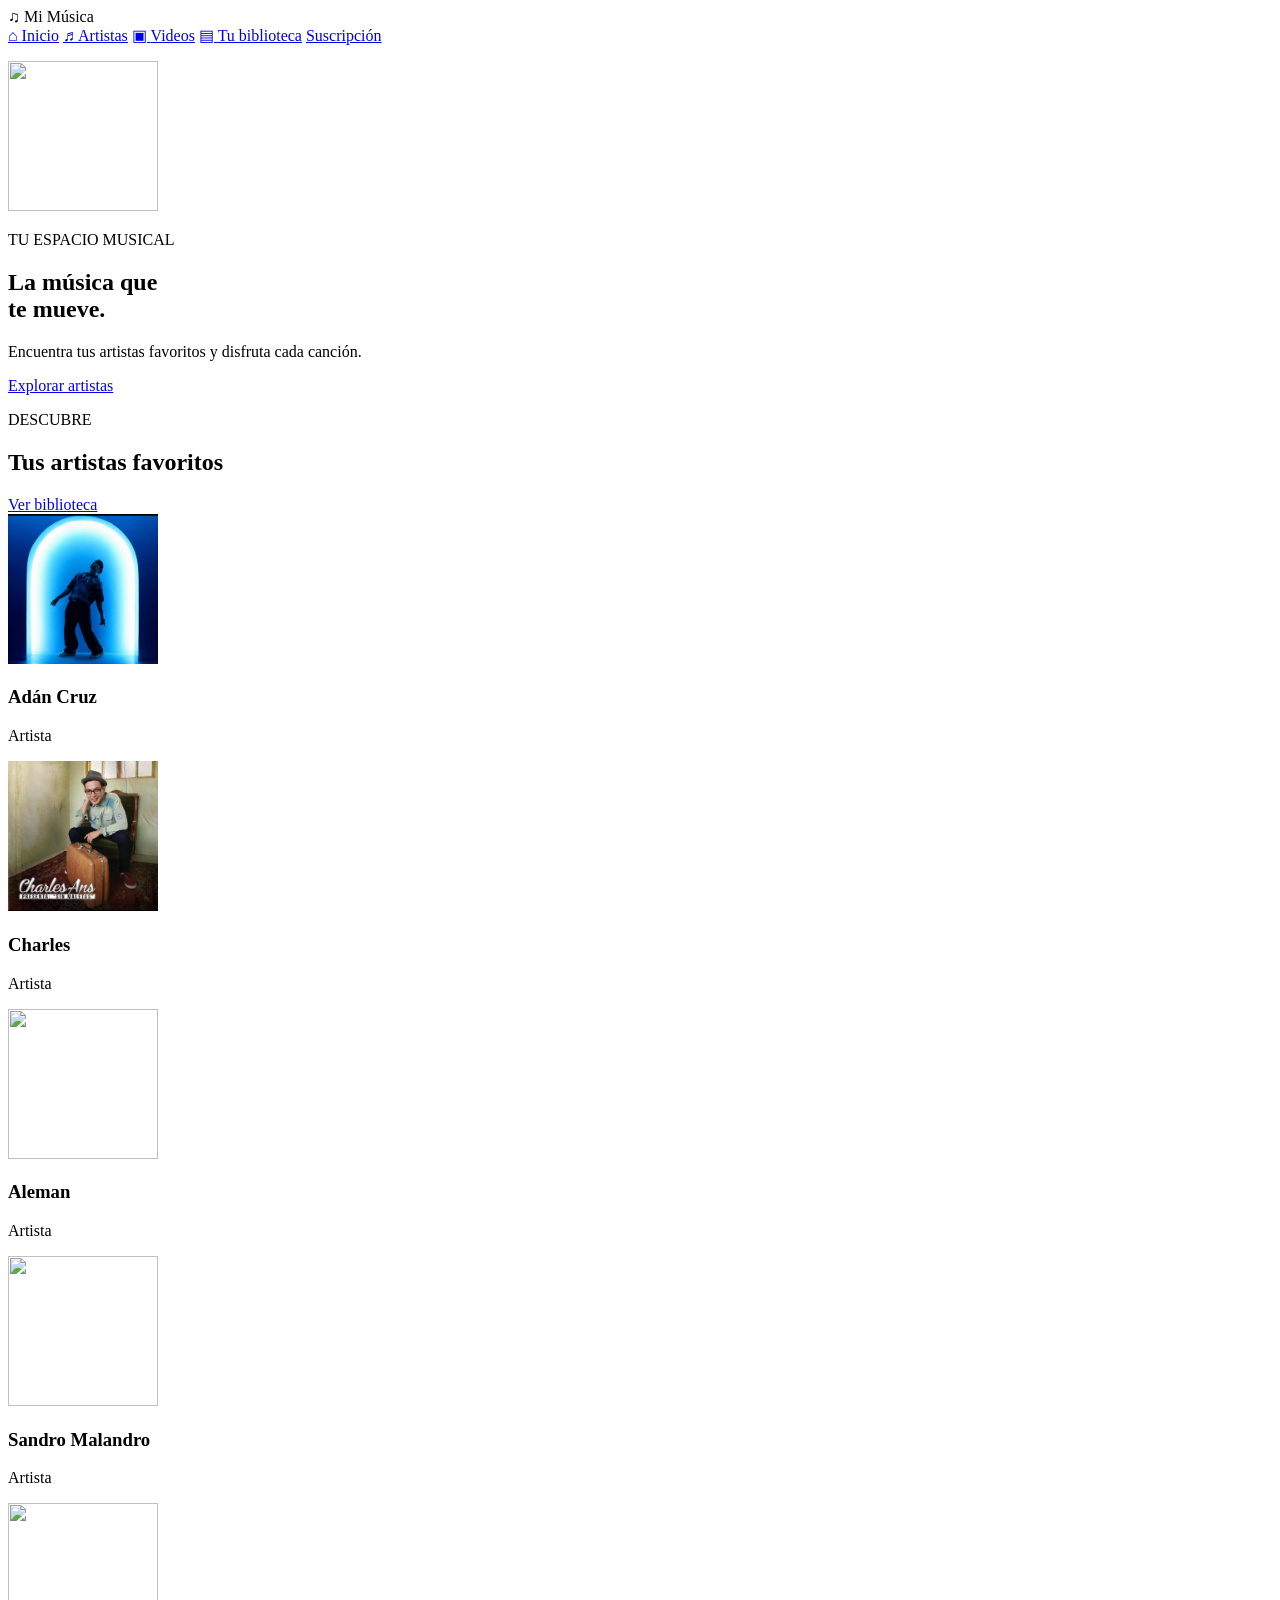
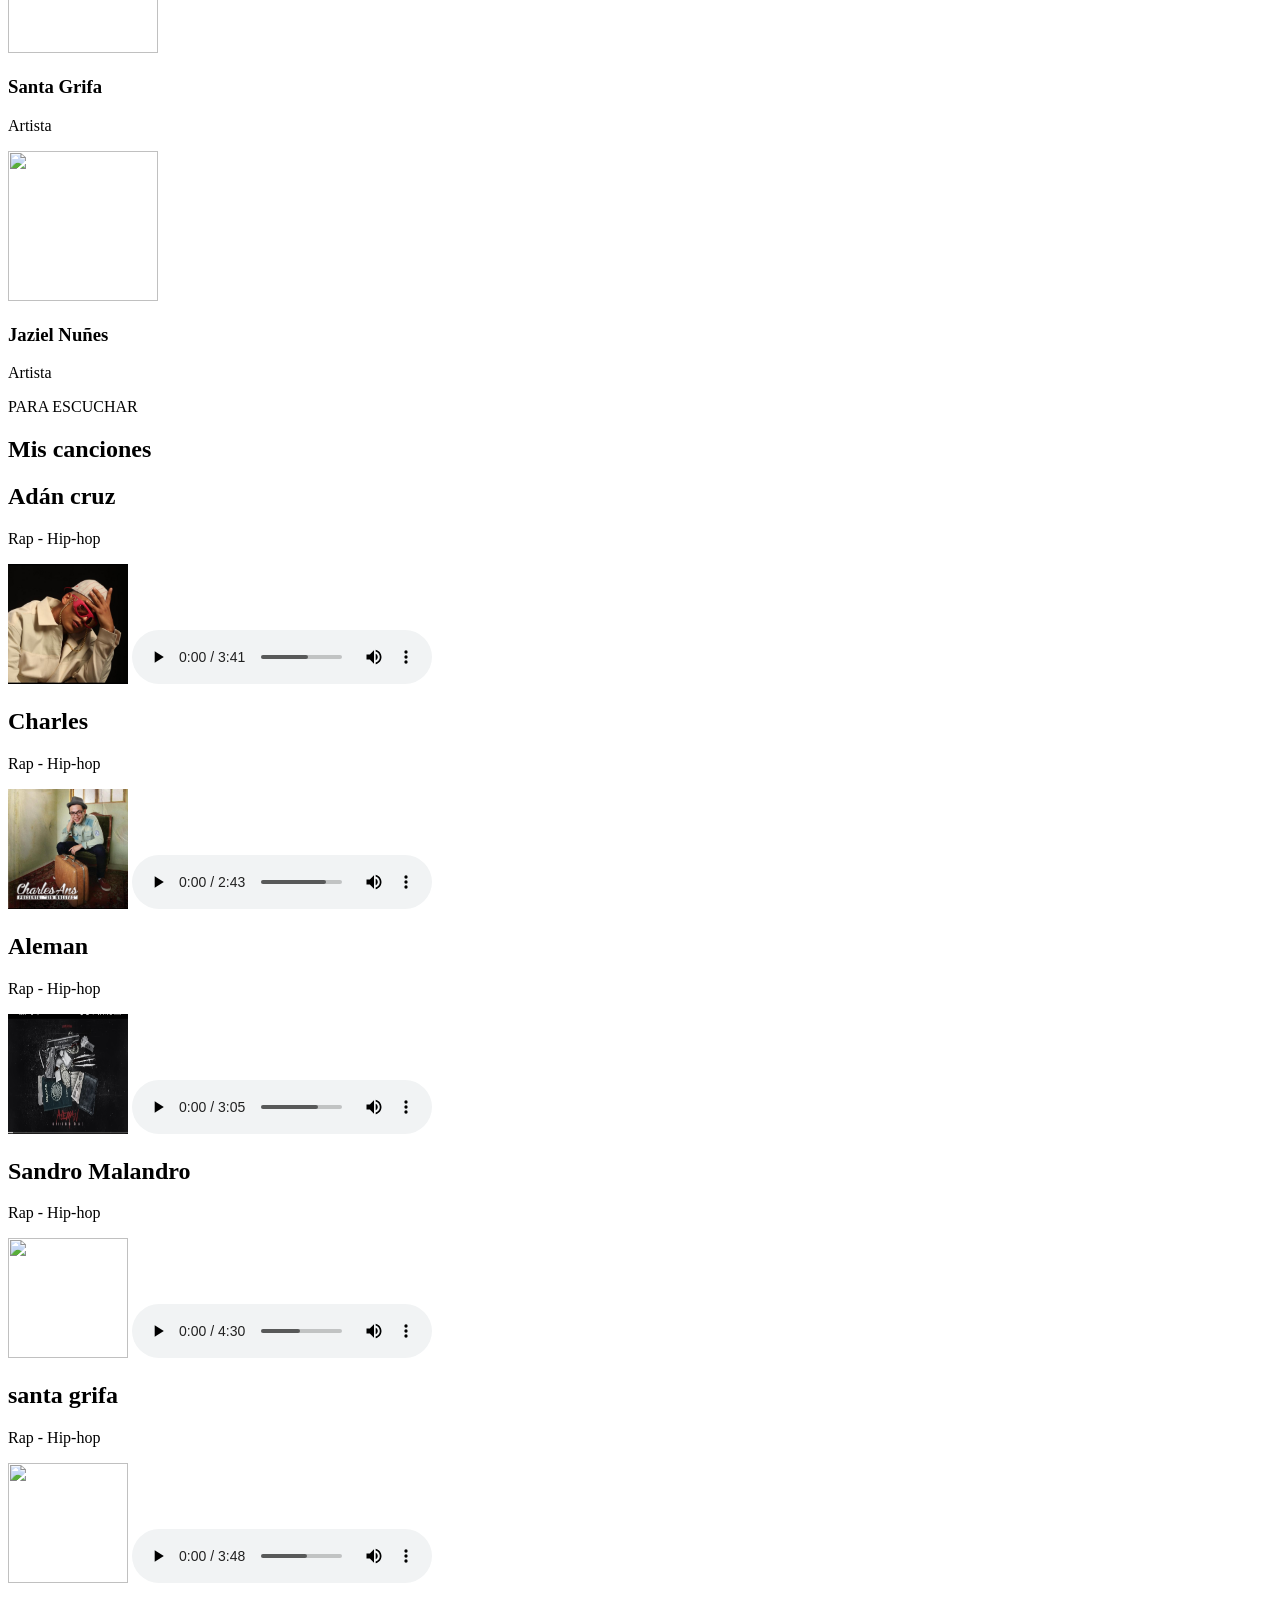
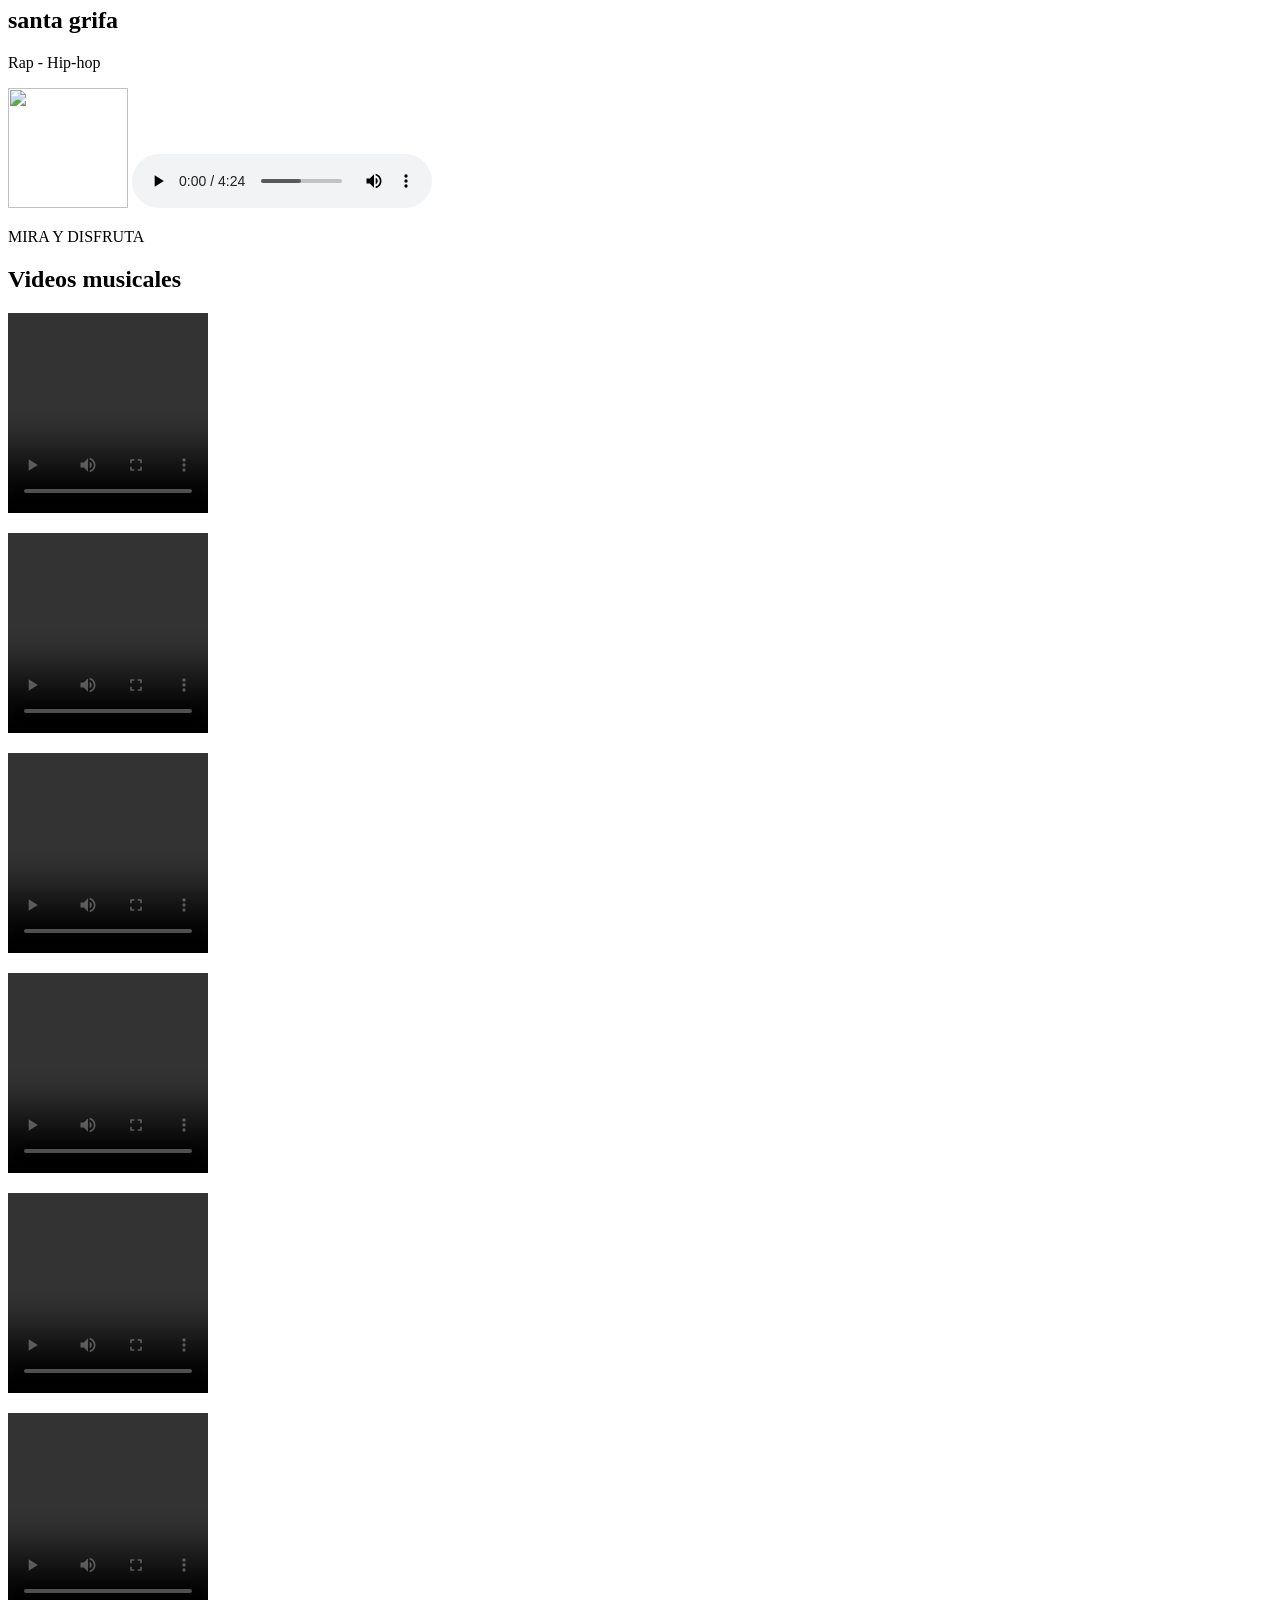
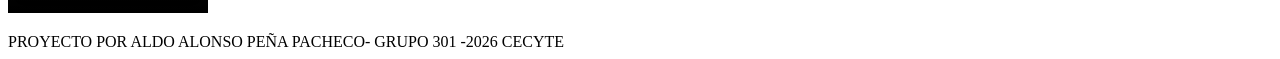
==== artistas.html @ f85f519d "Add files via upload" ====
<!DOCTYPE html>
<html lang="es">
<head>

  <meta charset="UTF-8">
  <meta name="viewport" content="width=device-width, initial-scale=1.0">
  <title>Mi Música | Reproductor</title>
  <link rel="stylesheet" href="styles.css">
</head>
<body>

  <aside class="sidebar" >
    <div class="brand">♫</span> Mi Música</div>
    
      <nav>
      <a class="active" href="#inicio">⌂ <span>Inicio</span></a>
      <a href="#artistas">♬ <span>Artistas</span></a>
      <a href="#videos">▣ <span>Videos</span></a>
      <a href="#biblioteca">▤ <span>Tu biblioteca</span></a>
      <a href="suscripción.html"><span>Suscripción</span></a>
    </nav>
  </aside>

  <main class="main" id="inicio">
    <header class="topbar">
      
  
    </header>

    <section class="welcome">
    <p align="right"><div class="perfil"><img src="logo.jpg" height="150" width="150"></div>

      <p class="eyebrow">TU ESPACIO MUSICAL</p>
      
      <h1>La música que<br><span>te mueve.</span></h1>
      <p>Encuentra tus artistas favoritos y disfruta cada canción.</p>
      <a class="green-btn" href="#artistas">Explorar artistas</a>
    </section>

    
    <section class="section" id="artistas">
      <div class="section-heading"><div><p class="eyebrow">DESCUBRE</p><h2>Tus artistas favoritos</h2></div><a href="#biblioteca">Ver biblioteca</a></div>
      <div class="artist-grid">
        <article> <img src="adan1.jpg" width="150" height="150"><h3>Adán Cruz</h3><p>Artista</p></article>
        <article><img src="charles.jpg" width="150" height="150"><h3>Charles</h3><p>Artista</p></article>
        <article><img src="aleman1.jpg" width="150" height="150"><h3>Aleman</h3><p>Artista</p></article>
       <article> <img src="sandro.jpg" width="150" height="150"><h3>Sandro Malandro</h3><p>Artista</p></article>
        <article><img src="santa.jpg" width="150" height="150"><h3>Santa Grifa</h3><p>Artista</p></article>
       <article> <img src="jaziel.jpg" width="150" height="150"><h3>Jaziel Nuñes</h3><p>Artista</p></article>
      </div>



    <section class="section" id="biblioteca">
      <div class="section-heading"><div><p class="eyebrow">PARA ESCUCHAR</p><h2>Mis canciones</h2></div></div>
      <div class="track-list">
    </section>
        <section class="accesos">
      <section id="Adán" class="Adán cruz">
     <h2>Adán cruz</h2>
     <p>Rap - Hip-hop</p>
     <img src="adan.jpg" width="120" height="120">
    <audio controls preload="auto">
      <source src="audio1_adán.mp3" type="audio/mp3">
  </audio>
  <section class="accesos">
      <section id="Charles" class="Charles">
     <h2>Charles</h2>
     <p>Rap - Hip-hop</p>
     <img src="charles.jpg" width="120" height="120">
    <audio controls preload="auto">
      <source src="audio2_charles.mp3" type="audio/mp3">
  </audio>
  <section class="accesos">
      <section id="Aleman" class="Aleman">
     <h2>Aleman</h2>
     <p>Rap - Hip-hop</p>
     <img src="aleman.jpg" width="120" height="120">
    <audio controls preload="auto">
      <source src="audio3_aleman.mp3" type="audio/mp3">
  </audio>
  <section id="sandro" class="sandro malandro">
     <h2>Sandro Malandro</h2>
     <p>Rap - Hip-hop</p>
     <img src="sandro1.jpg" width="120" height="120">
    <audio controls preload="auto">
      <source src="audio4_Sandro.mp3" type="audio/mp3">
  </audio>
     </section>
    <section id="santa" class="santa grifa">
     <h2>santa grifa</h2>
     <p>Rap - Hip-hop</p>
     <img src="santa1.jpg" width="120" height="120">
    <audio controls preload="auto">
      <source src="audio5_Santa.mp3" type="audio/mp3">
  </audio>
     </section>
     
       <section id="jaziel" class="Jaziel Nuñes">
     <h2>santa grifa</h2>
     <p>Rap - Hip-hop</p>
     <img src="jaziel1.jpg" width="120" height="120">
    <audio controls preload="auto">
      <source src="audio6_jaziel.mp3" type="audio/mp3">
  </audio>
     </section>


</section>
</center>
</table>

   
     
    <section class="section" id="videos">
      <div class="section-heading"><div><p class="eyebrow">MIRA Y DISFRUTA</p><h2>Videos musicales</h2></div></div>
      <div class="video-grid">
      
        <p class="hint"><video width="200" height="	200" controls=""><source src="video_adan.mp4" type="video/mp4"></p></video>
       <p class=" hint"><video width="200" height=" 200" controls=" "><source src=" video_charles.mp4" type="video/mp4"></video></p>
        <p class=" hint"><video width="200" height=" 200" controls=" "><source src=" video_aleman.mp4" type="video/mp4"></video></p>
        <p class="hint"><video width="200" height="200" controls=""><source src="video_santa.mp4" type="video/mp4"></video></p>
     <p class=" hint"><video width="200" height=" 200" controls=" "><source src=" video_jaziel.mp4" type="video/mp4"></video></p>
      <p class=" hint"><video width="200" height=" 200" controls=" "><source src=" video_sandro.mp4" type="video/mp4"></video></p>
     
      </div>
    <footer>PROYECTO POR ALDO ALONSO PEÑA PACHECO- GRUPO 301 -2026 CECYTE</footer>

</body>
</html>
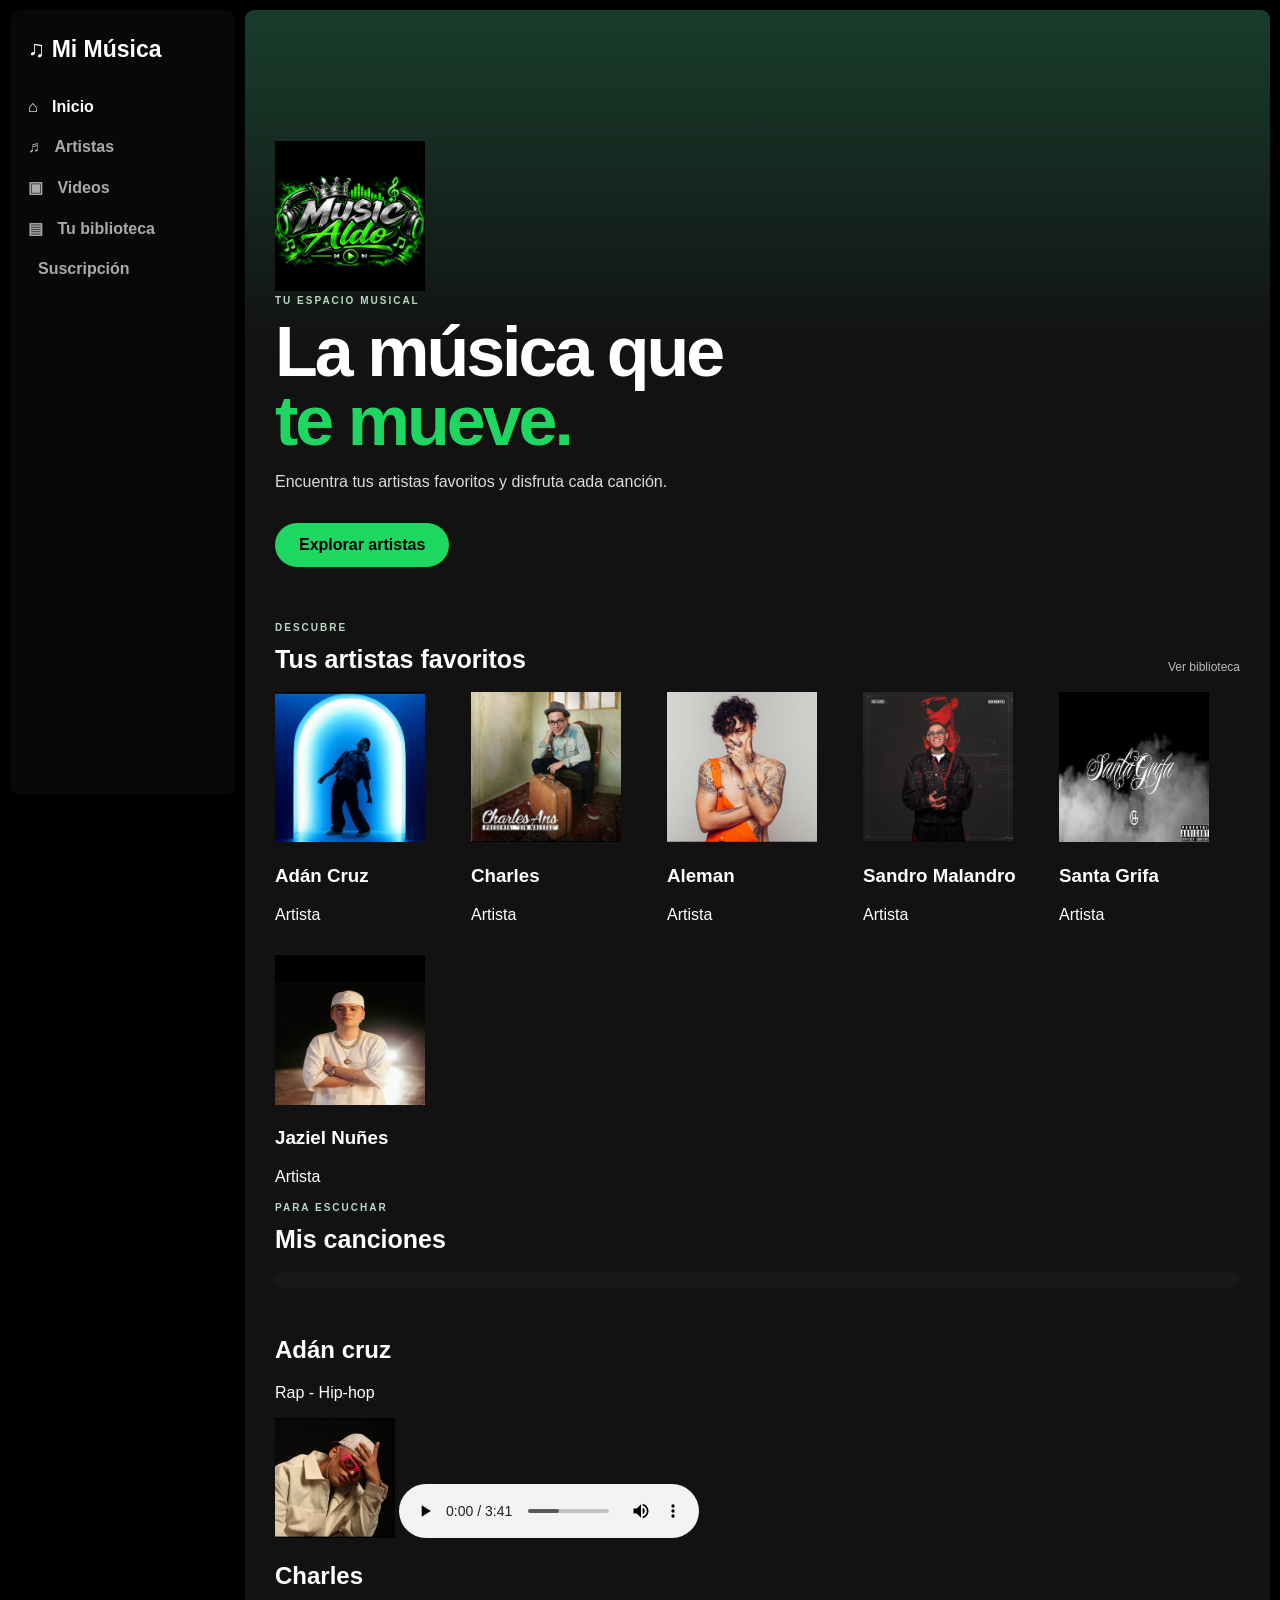
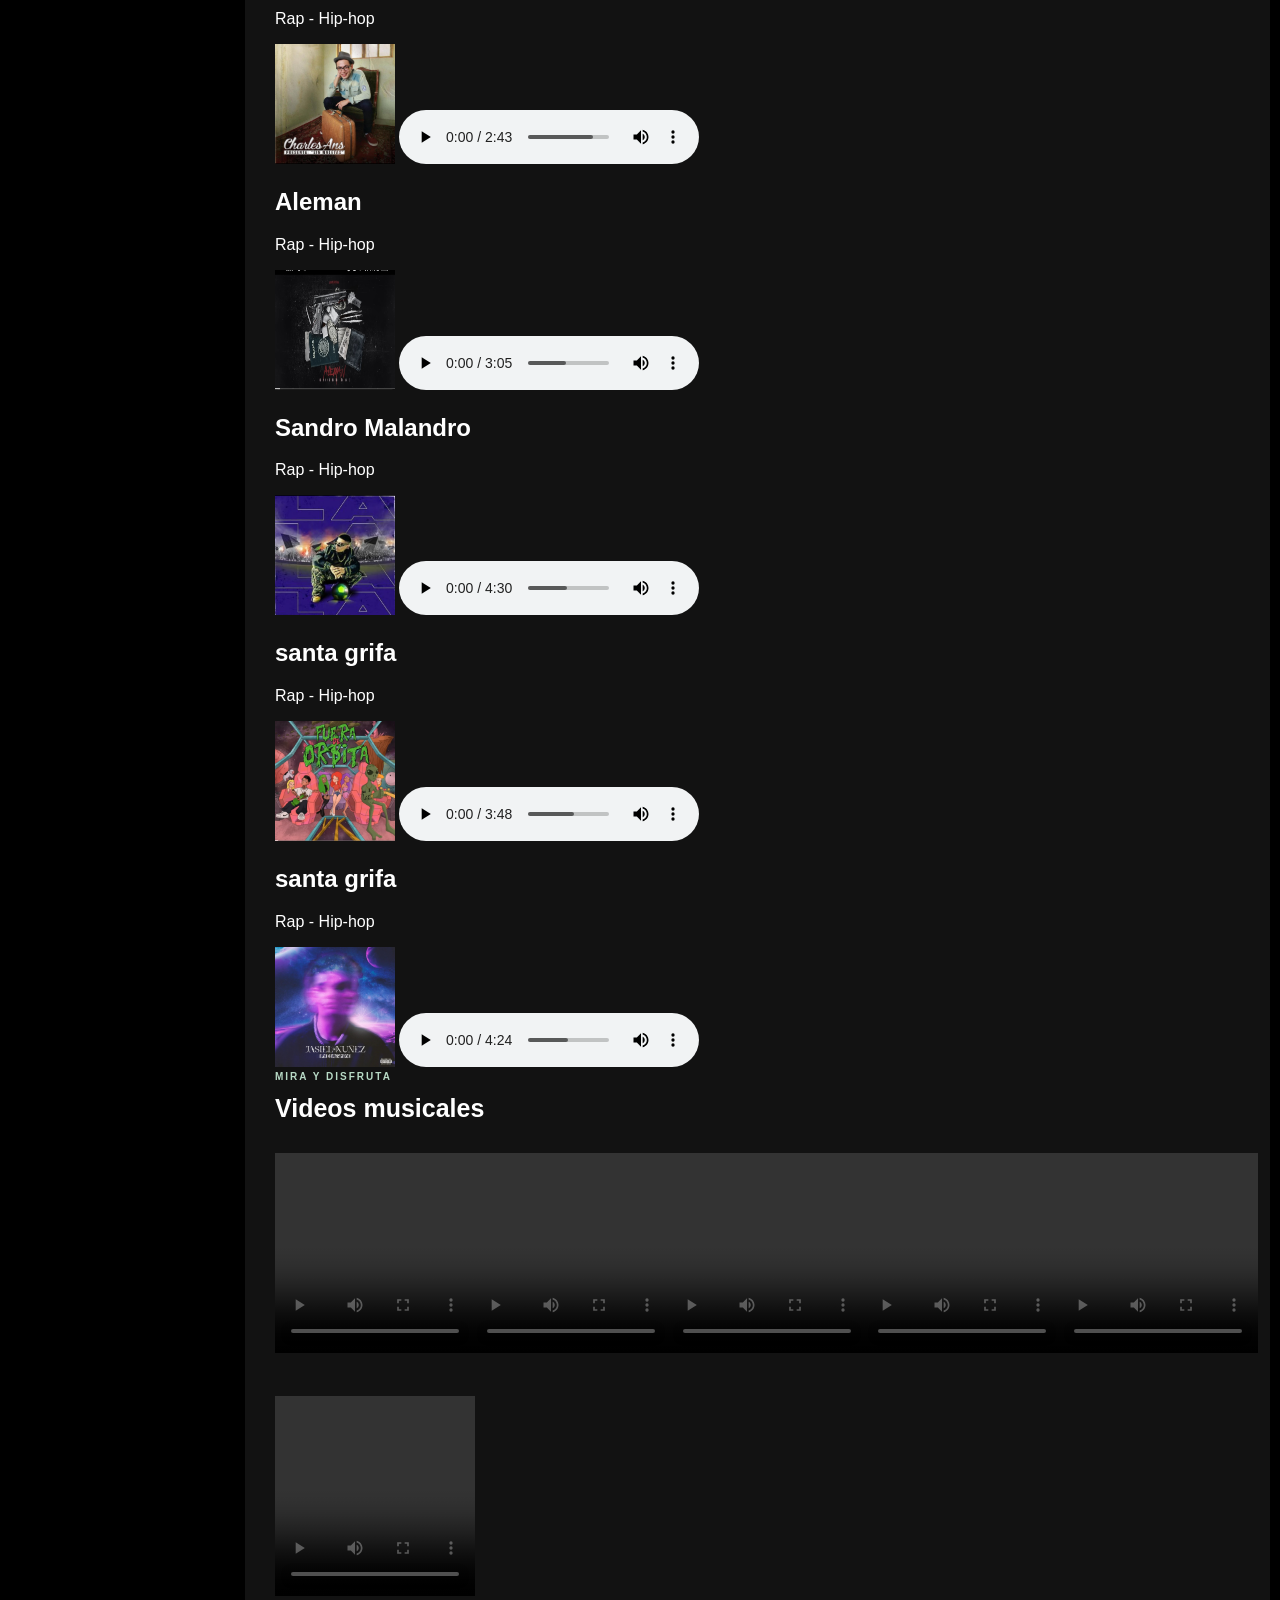
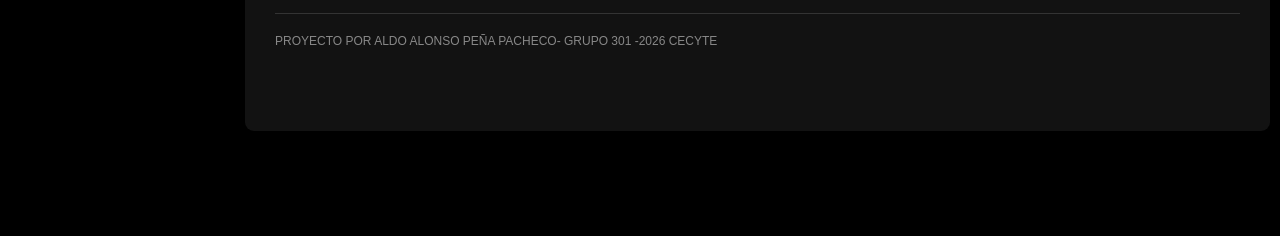
==== commit 2f7bbe69: "Add files via upload" ====
--- a/artistas.html
+++ b/artistas.html
@@ -43,7 +43,7 @@
       <div class="artist-grid">
         <article> <img src="adan1.jpg" width="150" height="150"><h3>Adán Cruz</h3><p>Artista</p></article>
         <article><img src="charles.jpg" width="150" height="150"><h3>Charles</h3><p>Artista</p></article>
-        <article><img src="aleman1.jpg" width="150" height="150"><h3>Aleman</h3><p>Artista</p></article>
+        <article><img src="aleman2.jpg" width="150" height="150"><h3>Aleman</h3><p>Artista</p></article>
        <article> <img src="sandro.jpg" width="150" height="150"><h3>Sandro Malandro</h3><p>Artista</p></article>
         <article><img src="santa.jpg" width="150" height="150"><h3>Santa Grifa</h3><p>Artista</p></article>
        <article> <img src="jaziel.jpg" width="150" height="150"><h3>Jaziel Nuñes</h3><p>Artista</p></article>
@@ -90,7 +90,7 @@
     <section id="santa" class="santa grifa">
      <h2>santa grifa</h2>
      <p>Rap - Hip-hop</p>
-     <img src="santa1.jpg" width="120" height="120">
+     <img src="santa23.jpg" width="120" height="120">
     <audio controls preload="auto">
       <source src="audio5_Santa.mp3" type="audio/mp3">
   </audio>
--- a/styles.css
+++ b/styles.css
@@ -0,0 +1,17 @@
+*{box-sizing:border-box} :root{--green:#1ed760;--bg:#000;--panel:#121212;--soft:#242424;--muted:#a7a7a7}
+body{margin:0;background:#000;color:#fff;font-family:Arial,Helvetica,sans-serif;padding:10px 10px 105px}
+.sidebar{position:fixed;left:10px;top:10px;bottom:105px;width:225px;background:#080808;border-radius:9px;padding:26px 18px;display:flex;flex-direction:column;z-index:2}
+.brand{font-size:23px;font-weight:800;margin:0 0 35px}.brand-icon{display:inline-grid;place-items:center;background:var(--green);color:#000;width:32px;height:32px;border-radius:50%;margin-right:8px}
+nav{display:grid;gap:22px}nav a{color:#aaa;text-decoration:none;font-weight:700;font-size:16px}nav a span{margin-left:10px}nav a.active,nav a:hover{color:#fff}.side-note{margin-top:auto;background:#171717;padding:16px;border-radius:8px;color:#ddd}.side-note p{color:var(--muted);font-size:13px;line-height:1.5}
+.main{margin-left:235px;background:linear-gradient(180deg,#183d2c 0,#121212 340px);min-height:100vh;border-radius:9px;padding:0 30px 35px}
+.topbar{height:70px;display:flex;justify-content:space-between;align-items:center}.arrows button{background:#050505;border:0;color:#fff;border-radius:50%;width:34px;height:34px;font-size:26px;margin-right:8px}.profile{background:#050505;border-radius:30px;padding:10px 16px;font-size:13px;font-weight:bold}
+.welcome{padding:45px 0 55px}.eyebrow{font-size:10px;letter-spacing:2px;color:#b7d9c5;font-weight:800;margin:0 0 12px}.welcome h1{font-size:clamp(40px,6vw,70px);line-height:.98;margin:0 0 18px;letter-spacing:-3px}.welcome h1 span{color:var(--green)}.welcome>p:not(.eyebrow){color:#ddd}.green-btn{display:inline-block;margin-top:16px;background:var(--green);color:#000;text-decoration:none;font-weight:800;padding:13px 24px;border-radius:30px}
+.section{margin:0 0 48px}.section-heading{display:flex;justify-content:space-between;align-items:end;margin-bottom:18px}.section-heading h2{font-size:25px;margin:0}.section-heading>a{color:#bbb;font-size:12px;text-decoration:none}
+.artist-grid{display:grid;grid-template-columns:repeat(5,minmax(0,1fr));gap:15px}.artist-card{background:#181818;padding:13px;border-radius:8px;transition:.2s}.artist-card:hover,.video-card:hover{background:#282828;transform:translateY(-2px)}.artist-card h3{font-size:15px;margin:13px 0 5px}.artist-card p,.video-card small{font-size:12px;color:var(--muted);margin:0}
+.cover{aspect-ratio:1;border-radius:6px;display:grid;place-items:center;font-size:45px;font-weight:900;letter-spacing:-3px;text-shadow:0 3px 12px #0008}.cover1{background:linear-gradient(135deg,#b35a36,#241c30)}.cover2{background:linear-gradient(135deg,#e1a52f,#512e20)}.cover3{background:linear-gradient(135deg,#4c6676,#171a25)}.cover4{background:linear-gradient(135deg,#247c64,#101c27)}.cover5{background:linear-gradient(135deg,#7544a5,#21152d)}
+.track-list{background:#181818;border-radius:8px;padding:8px 16px}.track{display:grid;grid-template-columns:45px 1.5fr 1fr 70px;align-items:center;gap:12px;padding:12px 5px;border-bottom:1px solid #2b2b2b;color:#aaa;font-size:13px}.track:last-child{border:0}.track-head{font-size:11px;text-transform:uppercase}.track-title{color:#fff;font-weight:700}.play-track,#main-play{border:0;border-radius:50%;background:var(--green);color:#000;width:32px;height:32px;font-weight:bold;cursor:pointer}.hint{font-size:12px;color:#aaa;line-height:1.5}
+.video-grid{display:grid;grid-template-columns:repeat(5,minmax(0,1fr));gap:14px}.video-card{background:#181818;border-radius:8px;padding:12px;display:grid;gap:8px}.video-placeholder{aspect-ratio:16/10;background:linear-gradient(135deg,#263b32,#303030);display:grid;place-items:center;border-radius:5px;color:var(--green);font-size:30px}.video-card b{font-size:14px}
+footer{border-top:1px solid #333;padding-top:20px;color:#888;font-size:12px}
+.player{position:fixed;bottom:0;left:0;right:0;height:88px;background:#080808;border-top:1px solid #292929;display:grid;grid-template-columns:1fr 1.4fr 1fr;align-items:center;padding:0 24px;z-index:5}.now-playing{display:flex;align-items:center;gap:12px}.mini-cover{width:48px;height:48px;background:linear-gradient(135deg,#1ed760,#214a37);border-radius:5px;display:grid;place-items:center;color:#000;font-size:25px}.now-playing b,.now-playing small{display:block}.now-playing b{font-size:13px}.now-playing small{font-size:11px;color:#aaa;margin-top:5px}.player-controls{display:flex;align-items:center;flex-direction:column;gap:8px}.progress-wrap{display:flex;align-items:center;gap:9px;width:100%;font-size:10px;color:#aaa}input[type=range]{accent-color:var(--green);cursor:pointer}.progress-wrap input{width:100%}.volume{justify-self:end;color:#aaa;display:flex;align-items:center;gap:8px}.volume input{width:85px}
+@media(max-width:900px){.sidebar{width:75px;padding:20px 12px}.brand{font-size:0}.brand-icon{font-size:22px}.sidebar nav a span,.side-note{display:none}.sidebar nav{justify-items:center}.sidebar nav a{font-size:22px}.main{margin-left:85px;padding:0 20px}.artist-grid,.video-grid{grid-template-columns:repeat(3,minmax(0,1fr))}}
+@media(max-width:600px){body{padding:0 0 95px}.sidebar{position:static;width:auto;height:58px;bottom:auto;left:auto;top:auto;border-radius:0;flex-direction:row;align-items:center;padding:8px 14px}.brand{font-size:18px;margin:0 auto 0 0}.brand-icon{width:28px;height:28px;font-size:18px}.sidebar nav{display:flex;gap:17px}.sidebar nav a{font-size:18px}.sidebar nav a span{display:none}.main{margin:0;border-radius:0;padding:0 16px 30px}.topbar{height:58px}.welcome{padding:35px 0 42px}.artist-grid{grid-template-columns:repeat(2,minmax(0,1fr))}.video-grid{grid-template-columns:repeat(2,minmax(0,1fr))}.track{grid-template-columns:28px 1fr 75px 35px;gap:6px;font-size:11px}.track-head{font-size:9px}.player{height:82px;padding:0 10px;grid-template-columns:1fr 1.1fr}.volume{display:none}.now-playing b{font-size:11px}.mini-cover{width:38px;height:38px}.progress-wrap{gap:5px}.player-controls{gap:4px}}
